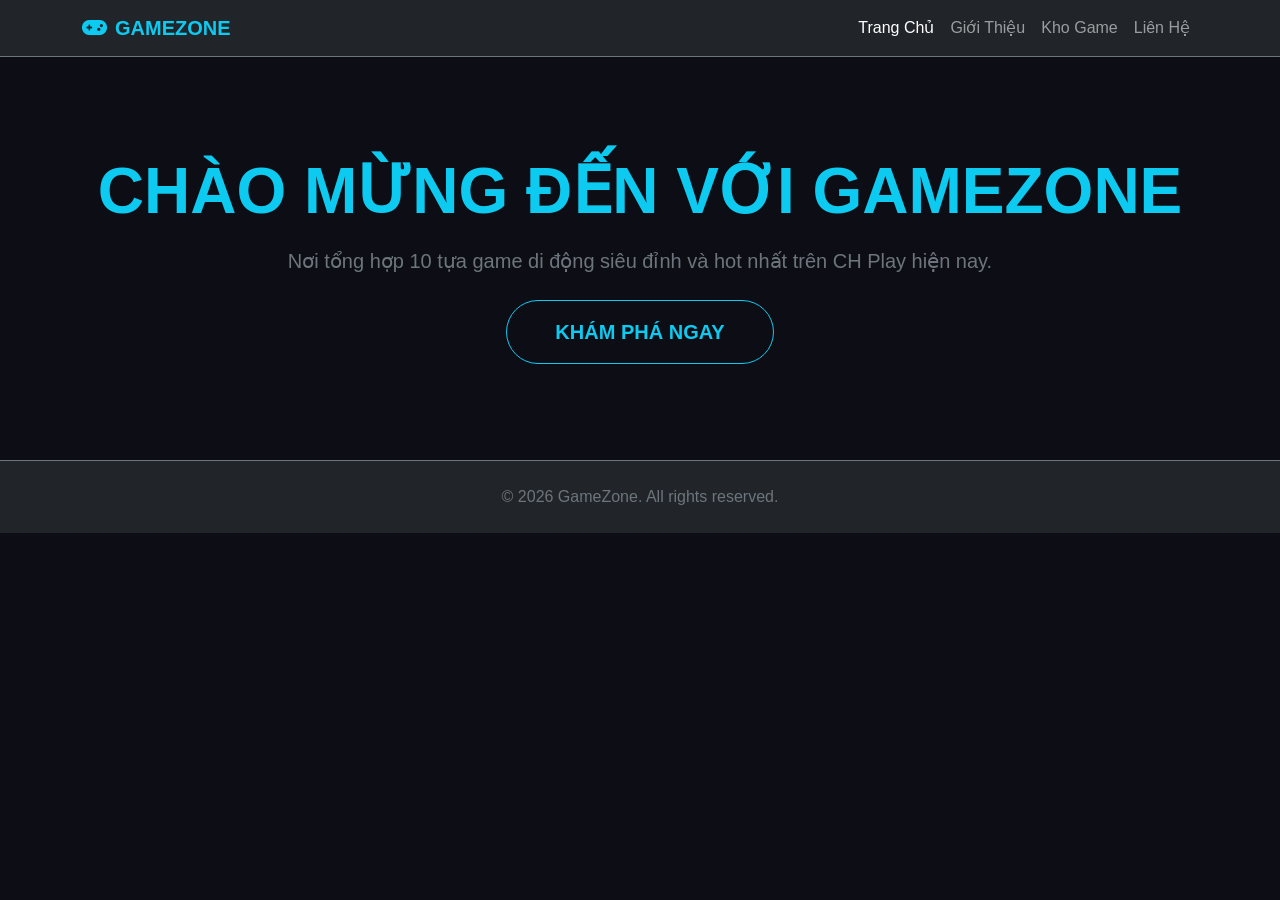
==== index.html @ bc7c5dc2 "update assets" ====
<!DOCTYPE html>
<html lang="vi">
<head>
    <meta charset="UTF-8">
    <meta name="viewport" content="width=device-width, initial-scale=1.0">
    <title>GameZone - Trang Chủ</title>
    <link href="https://cdn.jsdelivr.net/npm/bootstrap@5.3.2/dist/css/bootstrap.min.css" rel="stylesheet">
    <link rel="stylesheet" href="https://cdnjs.cloudflare.com/ajax/libs/font-awesome/6.4.2/css/all.min.css">
    <link rel="stylesheet" href="../css/style.css">
</head>
<body class="text-light">

    <nav class="navbar navbar-expand-lg navbar-dark bg-dark sticky-top border-bottom border-secondary">
        <div class="container">
            <a class="navbar-brand fw-bold text-info" href="index.html"><i class="fa-solid fa-gamepad me-2"></i>GAMEZONE</a>
            <button class="navbar-toggler" type="button" data-bs-toggle="collapse" data-bs-target="#navbarNav">
                <span class="navbar-toggler-icon"></span>
            </button>
            <div class="collapse navbar-collapse" id="navbarNav">
                <ul class="navbar-nav ms-auto">
                    <li class="nav-item"><a class="nav-link active" href="index.html">Trang Chủ</a></li>
                    <li class="nav-item"><a class="nav-link" href="html/gioi-thieu.html">Giới Thiệu</a></li>
                    <li class="nav-item"><a class="nav-link" href="html/san-pham.html">Kho Game</a></li>
                    <li class="nav-item"><a class="nav-link" href="html/lien-he.html">Liên Hệ</a></li>
                </ul>
            </div>
        </div>
    </nav>

    <header class="container text-center py-5 my-5">
        <h1 class="display-3 fw-bold text-info mb-3">CHÀO MỪNG ĐẾN VỚI GAMEZONE</h1>
        <p class="lead text-secondary mb-4">Nơi tổng hợp 10 tựa game di động siêu đỉnh và hot nhất trên CH Play hiện nay.</p>
        <a href="html/san-pham.html" class="btn btn-outline-info btn-lg px-5 py-3 fw-bold rounded-pill">KHÁM PHÁ NGAY</a>
    </header>

    <footer class="bg-dark text-center text-secondary py-4 mt-5 border-top border-secondary">
        <p class="mb-0">&copy; 2026 GameZone. All rights reserved.</p>
    </footer>

    <script src="https://cdn.jsdelivr.net/npm/bootstrap@5.3.2/dist/js/bootstrap.bundle.min.js"></script>
</body>
</html>
---- css/style.css ----
body {
    /* Đổi sang màu nền tối sâu hơn để làm nổi bật đèn neon */
    background-color: #0d0e15; 
    font-family: 'Segoe UI', Tahoma, Geneva, Verdana, sans-serif;
}

::-webkit-scrollbar {
    width: 8px;
}
::-webkit-scrollbar-track {
    background: #0d0e15;
}
::-webkit-scrollbar-thumb {
    /* Thanh cuộn màu tím chuyển neon khi di chuột */
    background: #2a2b3d;
    border-radius: 10px;
}
::-webkit-scrollbar-thumb:hover {
    background: #bd00ff; /* Tím Neon sáng rực */
}

/* Định dạng các thẻ Card game */
.game-card {
    background-color: #161925 !important; /* Nền card xám xanh đậm hiện đại */
    border: 1px solid #23273a !important;
    border-radius: 15px !important; /* Bo góc tròn hơn nhìn cao cấp hơn */
    overflow: hidden;
    transition: transform 0.4s cubic-bezier(0.175, 0.885, 0.32, 1.275), 
                box-shadow 0.3s ease, 
                border-color 0.3s ease;
}

/* Hiệu ứng Hover Card sinh động: Hơi nghiêng nhẹ, trồi lên và tỏa hào quang Tím Cyan */
.game-card:hover {
    transform: translateY(-8px) scale(1.02); 
    /* Đổ bóng kép (Dual Glow) kết hợp Tím và Xanh giúp card có chiều sâu */
    box-shadow: 0 10px 25px rgba(189, 0, 255, 0.25), 0 0 15px rgba(0, 240, 255, 0.15);
    border-color: #bd00ff !important; /* Viền chuyển sang Tím Neon */
}

/* Nút bấm hiệu ứng phát sáng chuyển màu (Gradient Glow) */
.glow-btn {
    background: linear-gradient(135deg, #00f0ff 0%, #7000ff 100%) !important;
    border: none !important;
    color: #ffffff !important;
    font-weight: 600;
    letter-spacing: 0.5px;
    transition: all 0.3s ease;
    box-shadow: 0 4px 15px rgba(112, 0, 255, 0.3);
}

/* Khi hover vào nút: Nút tỏa sáng rực rỡ và dịch chuyển màu */
.glow-btn:hover {
    transform: scale(1.05);
    background: linear-gradient(135deg, #7000ff 0%, #00f0ff 100%) !important; /* Đảo chiều màu */
    box-shadow: 0 0 20px rgba(0, 240, 255, 0.6) !important; /* Tỏa sáng mạnh */
}

/* Tùy chỉnh thêm cho các Badge (Nhãn thể loại game) thêm sinh động */
.badge.bg-info {
    background: linear-gradient(90deg, #ff007a, #9600ff) !important; /* Badge chuyển màu Hồng - Tím */
    color: #fff !important;
    padding: 6px 12px !important;
    border-radius: 6px !important;
}
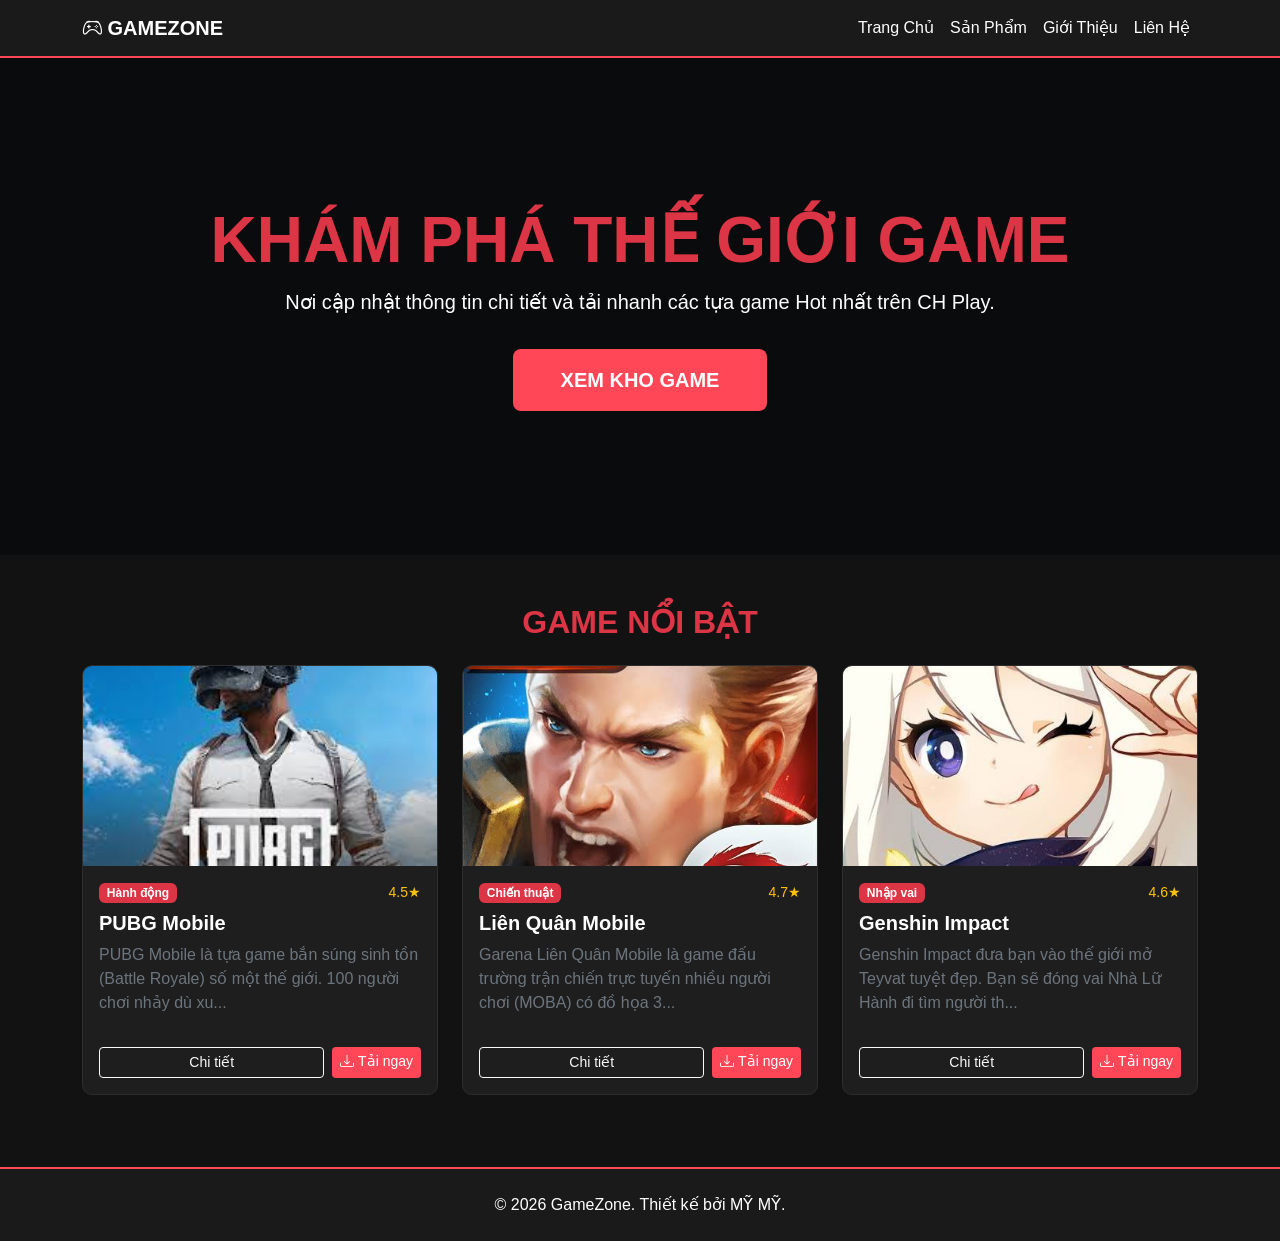
==== commit a9cf826b: "update all" ====
--- a/index.html
+++ b/index.html
@@ -3,40 +3,57 @@
 <head>
     <meta charset="UTF-8">
     <meta name="viewport" content="width=device-width, initial-scale=1.0">
-    <title>GameZone - Trang Chủ</title>
-    <link href="https://cdn.jsdelivr.net/npm/bootstrap@5.3.2/dist/css/bootstrap.min.css" rel="stylesheet">
-    <link rel="stylesheet" href="https://cdnjs.cloudflare.com/ajax/libs/font-awesome/6.4.2/css/all.min.css">
+    <title>GameZone - Thế Giới Game Đỉnh Cao</title>
+    <link href="https://cdn.jsdelivr.net/npm/bootstrap@5.3.0/dist/css/bootstrap.min.css" rel="stylesheet">
+    <link href="https://cdn.jsdelivr.net/npm/bootstrap-icons@1.10.0/font/bootstrap-icons.css" rel="stylesheet">
     <link rel="stylesheet" href="../css/style.css">
 </head>
-<body class="text-light">
+<body>
 
-    <nav class="navbar navbar-expand-lg navbar-dark bg-dark sticky-top border-bottom border-secondary">
+    <nav class="navbar navbar-expand-lg navbar-dark sticky-top">
         <div class="container">
-            <a class="navbar-brand fw-bold text-info" href="index.html"><i class="fa-solid fa-gamepad me-2"></i>GAMEZONE</a>
+            <a class="navbar-brand fw-bold text-danger" href="index.html"><i class="bi bi-controller"></i> GAMEZONE</a>
             <button class="navbar-toggler" type="button" data-bs-toggle="collapse" data-bs-target="#navbarNav">
                 <span class="navbar-toggler-icon"></span>
             </button>
             <div class="collapse navbar-collapse" id="navbarNav">
                 <ul class="navbar-nav ms-auto">
                     <li class="nav-item"><a class="nav-link active" href="index.html">Trang Chủ</a></li>
+                    <li class="nav-item"><a class="nav-link" href="html/san-pham.html">Sản Phẩm</a></li>
                     <li class="nav-item"><a class="nav-link" href="html/gioi-thieu.html">Giới Thiệu</a></li>
-                    <li class="nav-item"><a class="nav-link" href="html/san-pham.html">Kho Game</a></li>
                     <li class="nav-item"><a class="nav-link" href="html/lien-he.html">Liên Hệ</a></li>
                 </ul>
             </div>
         </div>
     </nav>
 
-    <header class="container text-center py-5 my-5">
-        <h1 class="display-3 fw-bold text-info mb-3">CHÀO MỪNG ĐẾN VỚI GAMEZONE</h1>
-        <p class="lead text-secondary mb-4">Nơi tổng hợp 10 tựa game di động siêu đỉnh và hot nhất trên CH Play hiện nay.</p>
-        <a href="html/san-pham.html" class="btn btn-outline-info btn-lg px-5 py-3 fw-bold rounded-pill">KHÁM PHÁ NGAY</a>
-    </header>
+    <div class="bg-dark text-white py-5 text-center position-relative" style="background-image: linear-gradient(rgba(0,0,0,0.7), rgba(0,0,0,0.7)), url('https://images.unsplash.com/photo-1538481199705-c710c4e965fc?auto=format&fit=crop&w=1200&q=80'); background-size: cover; background-position: center;">
+        <div class="container my-5 py-5">
+            <h1 class="display-3 fw-bold text-danger">KHÁM PHÁ THẾ GIỚI GAME</h1>
+            <p class="lead">Nơi cập nhật thông tin chi tiết và tải nhanh các tựa game Hot nhất trên CH Play.</p>
+            <a href="html/san-pham.html" class="btn btn-danger btn-lg mt-3 px-5 py-3 fw-bold">XEM KHO GAME</a>
+        </div>
+    </div>
 
-    <footer class="bg-dark text-center text-secondary py-4 mt-5 border-top border-secondary">
-        <p class="mb-0">&copy; 2026 GameZone. All rights reserved.</p>
+    <div class="container my-5">
+        <h2 class="text-center mb-4 fw-bold text-uppercase text-danger">Game Nổi Bật</h2>
+        <div class="row" id="featured-games-list">
+        </div>
+    </div>
+
+    <footer class="text-white text-center py-4 mt-5">
+        <div class="container">
+            <p class="mb-0">© 2026 GameZone. Thiết kế bởi MỸ MỸ.</p>
+        </div>
     </footer>
 
-    <script src="https://cdn.jsdelivr.net/npm/bootstrap@5.3.2/dist/js/bootstrap.bundle.min.js"></script>
+    <script src="https://cdn.jsdelivr.net/npm/bootstrap@5.3.0/dist/js/bootstrap.bundle.min.js"></script>
+    <script src="../js/script.js"></script>
+    <script>
+        const featuredContainer = document.getElementById('featured-games-list');
+        for (let i = 0; i < 3; i++) {
+            featuredContainer.innerHTML += createGameCard(gamesData[i], "");
+        }
+    </script>
 </body>
 </html>
--- a/css/style.css
+++ b/css/style.css
@@ -1,65 +1,55 @@
 body {
-    /* Đổi sang màu nền tối sâu hơn để làm nổi bật đèn neon */
-    background-color: #0d0e15; 
+    background-color: #121212;
+    color: #ffffff;
     font-family: 'Segoe UI', Tahoma, Geneva, Verdana, sans-serif;
 }
 
-::-webkit-scrollbar {
-    width: 8px;
-}
-::-webkit-scrollbar-track {
-    background: #0d0e15;
-}
-::-webkit-scrollbar-thumb {
-    /* Thanh cuộn màu tím chuyển neon khi di chuột */
-    background: #2a2b3d;
-    border-radius: 10px;
-}
-::-webkit-scrollbar-thumb:hover {
-    background: #bd00ff; /* Tím Neon sáng rực */
+
+.navbar {
+    background-color: #1a1a1a !important;
+    border-bottom: 2px solid #ff4757;
 }
 
-/* Định dạng các thẻ Card game */
-.game-card {
-    background-color: #161925 !important; /* Nền card xám xanh đậm hiện đại */
-    border: 1px solid #23273a !important;
-    border-radius: 15px !important; /* Bo góc tròn hơn nhìn cao cấp hơn */
-    overflow: hidden;
-    transition: transform 0.4s cubic-bezier(0.175, 0.885, 0.32, 1.275), 
-                box-shadow 0.3s ease, 
-                border-color 0.3s ease;
+.navbar-brand, .nav-link {
+    color: #ffffff !important;
 }
 
-/* Hiệu ứng Hover Card sinh động: Hơi nghiêng nhẹ, trồi lên và tỏa hào quang Tím Cyan */
-.game-card:hover {
-    transform: translateY(-8px) scale(1.02); 
-    /* Đổ bóng kép (Dual Glow) kết hợp Tím và Xanh giúp card có chiều sâu */
-    box-shadow: 0 10px 25px rgba(189, 0, 255, 0.25), 0 0 15px rgba(0, 240, 255, 0.15);
-    border-color: #bd00ff !important; /* Viền chuyển sang Tím Neon */
+.nav-link:hover {
+    color: #ff4757 !important;
 }
 
-/* Nút bấm hiệu ứng phát sáng chuyển màu (Gradient Glow) */
-.glow-btn {
-    background: linear-gradient(135deg, #00f0ff 0%, #7000ff 100%) !important;
-    border: none !important;
-    color: #ffffff !important;
-    font-weight: 600;
-    letter-spacing: 0.5px;
-    transition: all 0.3s ease;
-    box-shadow: 0 4px 15px rgba(112, 0, 255, 0.3);
+/* Card Game */
+.game-card {
+    background-color: #1e1e1e;
+    border: 1px solid #2d2d2d;
+    border-radius: 10px;
+    overflow: hidden;
+    transition: transform 0.3s ease, box-shadow 0.3s ease;
 }
 
-/* Khi hover vào nút: Nút tỏa sáng rực rỡ và dịch chuyển màu */
-.glow-btn:hover {
-    transform: scale(1.05);
-    background: linear-gradient(135deg, #7000ff 0%, #00f0ff 100%) !important; /* Đảo chiều màu */
-    box-shadow: 0 0 20px rgba(0, 240, 255, 0.6) !important; /* Tỏa sáng mạnh */
+.game-card:hover {
+    transform: translateY(-8px);
+    box-shadow: 0 10px 20px rgba(255, 71, 87, 0.3);
+    border-color: #ff4757;
 }
 
-/* Tùy chỉnh thêm cho các Badge (Nhãn thể loại game) thêm sinh động */
-.badge.bg-info {
-    background: linear-gradient(90deg, #ff007a, #9600ff) !important; /* Badge chuyển màu Hồng - Tím */
-    color: #fff !important;
-    padding: 6px 12px !important;
-    border-radius: 6px !important;
+.game-card img {
+    height: 200px;
+    object-fit: cover;
+}
+
+/* Footer */
+footer {
+    background-color: #1a1a1a;
+    border-top: 2px solid #ff4757;
+}
+
+/* Nút bấm nổi bật */
+.btn-danger {
+    background-color: #ff4757;
+    border: none;
+}
+
+.btn-danger:hover {
+    background-color: #ff6b81;
 }
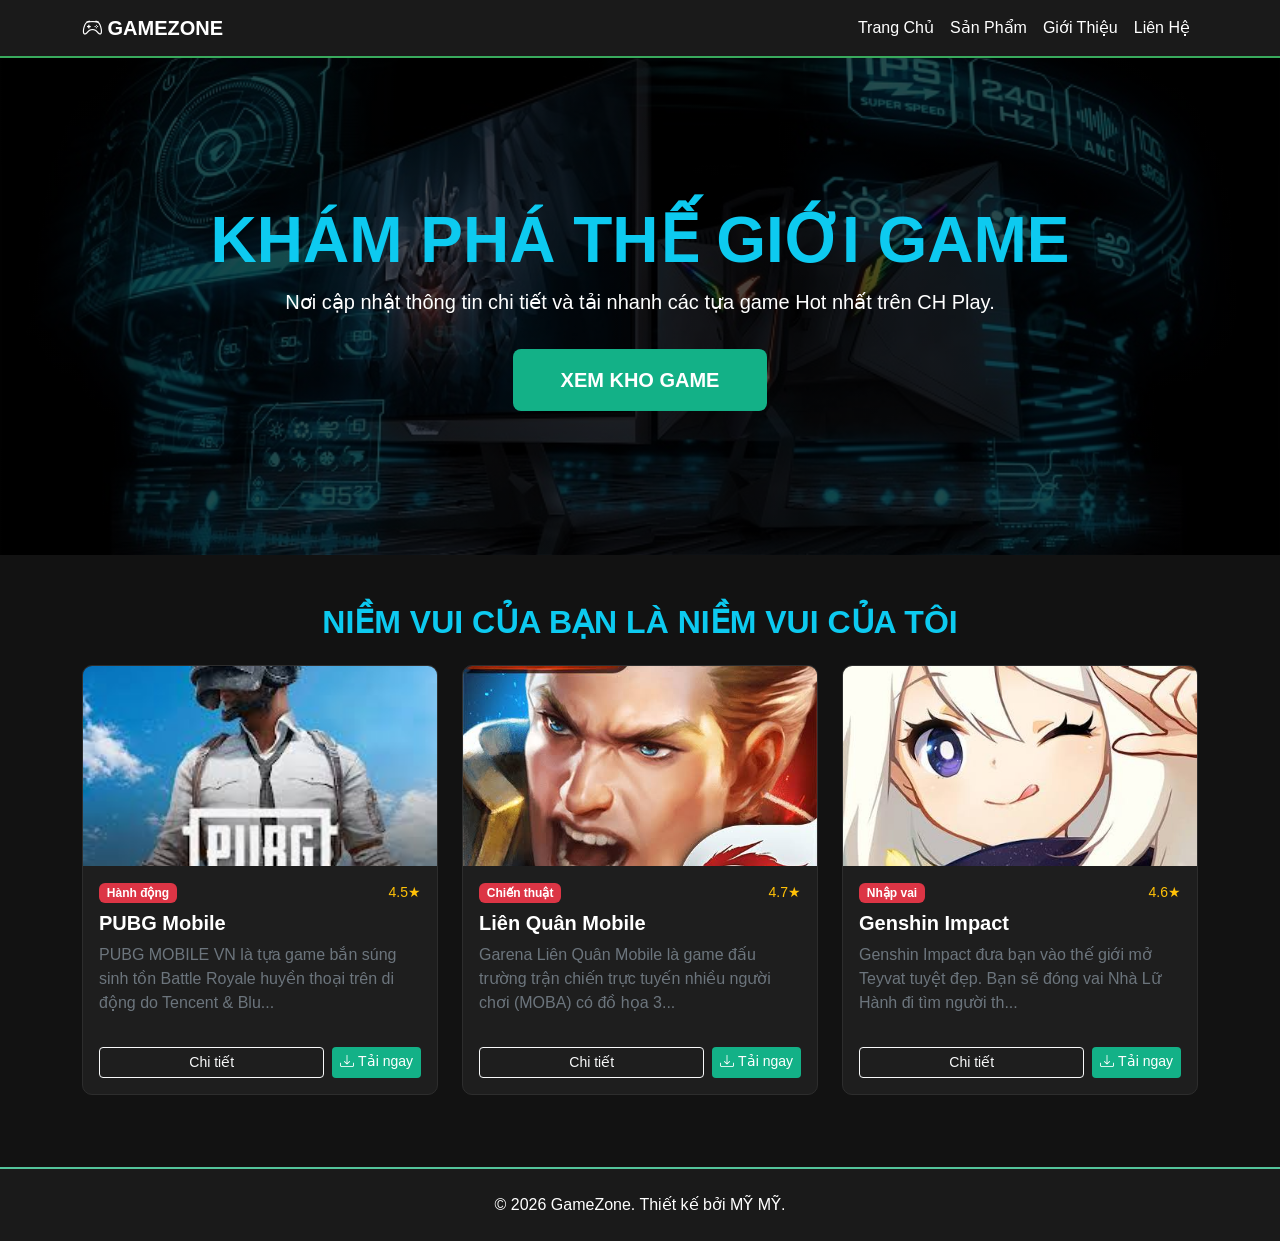
==== commit 456d87d1: "update all" ====
--- a/index.html
+++ b/index.html
@@ -6,7 +6,7 @@
     <title>GameZone - Thế Giới Game Đỉnh Cao</title>
     <link href="https://cdn.jsdelivr.net/npm/bootstrap@5.3.0/dist/css/bootstrap.min.css" rel="stylesheet">
     <link href="https://cdn.jsdelivr.net/npm/bootstrap-icons@1.10.0/font/bootstrap-icons.css" rel="stylesheet">
-    <link rel="stylesheet" href="../css/style.css">
+    <link rel="stylesheet" href="css/style.css">
 </head>
 <body>
 
@@ -27,16 +27,16 @@
         </div>
     </nav>
 
-    <div class="bg-dark text-white py-5 text-center position-relative" style="background-image: linear-gradient(rgba(0,0,0,0.7), rgba(0,0,0,0.7)), url('https://images.unsplash.com/photo-1538481199705-c710c4e965fc?auto=format&fit=crop&w=1200&q=80'); background-size: cover; background-position: center;">
+    <div class="bg-dark text-white py-5 text-center position-relative" style="background-image: linear-gradient(rgba(0,0,0,0.7), rgba(0,0,0,0.7)), url('assets/logo1.jpg'); background-size: cover; background-position: center;">
         <div class="container my-5 py-5">
-            <h1 class="display-3 fw-bold text-danger">KHÁM PHÁ THẾ GIỚI GAME</h1>
+            <h1 class="display-3 fw-bold text-info">KHÁM PHÁ THẾ GIỚI GAME</h1>
             <p class="lead">Nơi cập nhật thông tin chi tiết và tải nhanh các tựa game Hot nhất trên CH Play.</p>
             <a href="html/san-pham.html" class="btn btn-danger btn-lg mt-3 px-5 py-3 fw-bold">XEM KHO GAME</a>
         </div>
     </div>
 
     <div class="container my-5">
-        <h2 class="text-center mb-4 fw-bold text-uppercase text-danger">Game Nổi Bật</h2>
+        <h2 class="text-center mb-4 fw-bold text-uppercase text-info">Niềm Vui Của Bạn Là Niềm Vui Của Tôi</h2>
         <div class="row" id="featured-games-list">
         </div>
     </div>
--- a/css/style.css
+++ b/css/style.css
@@ -7,7 +7,7 @@
 
 .navbar {
     background-color: #1a1a1a !important;
-    border-bottom: 2px solid #ff4757;
+    border-bottom: 2px solid #39aa5d;
 }
 
 .navbar-brand, .nav-link {
@@ -15,7 +15,7 @@
 }
 
 .nav-link:hover {
-    color: #ff4757 !important;
+    color: #adebad !important;
 }
 
 /* Card Game */
@@ -29,8 +29,8 @@
 
 .game-card:hover {
     transform: translateY(-8px);
-    box-shadow: 0 10px 20px rgba(255, 71, 87, 0.3);
-    border-color: #ff4757;
+    box-shadow: 0 10px 20px rgba(36, 222, 147, 0.3);
+    border-color: #08c56a;
 }
 
 .game-card img {
@@ -41,15 +41,15 @@
 /* Footer */
 footer {
     background-color: #1a1a1a;
-    border-top: 2px solid #ff4757;
+    border-top: 2px solid #54c49b;
 }
 
 /* Nút bấm nổi bật */
 .btn-danger {
-    background-color: #ff4757;
+    background-color: #13b187;
     border: none;
 }
 
 .btn-danger:hover {
-    background-color: #ff6b81;
+    background-color: #adadeb;
 }
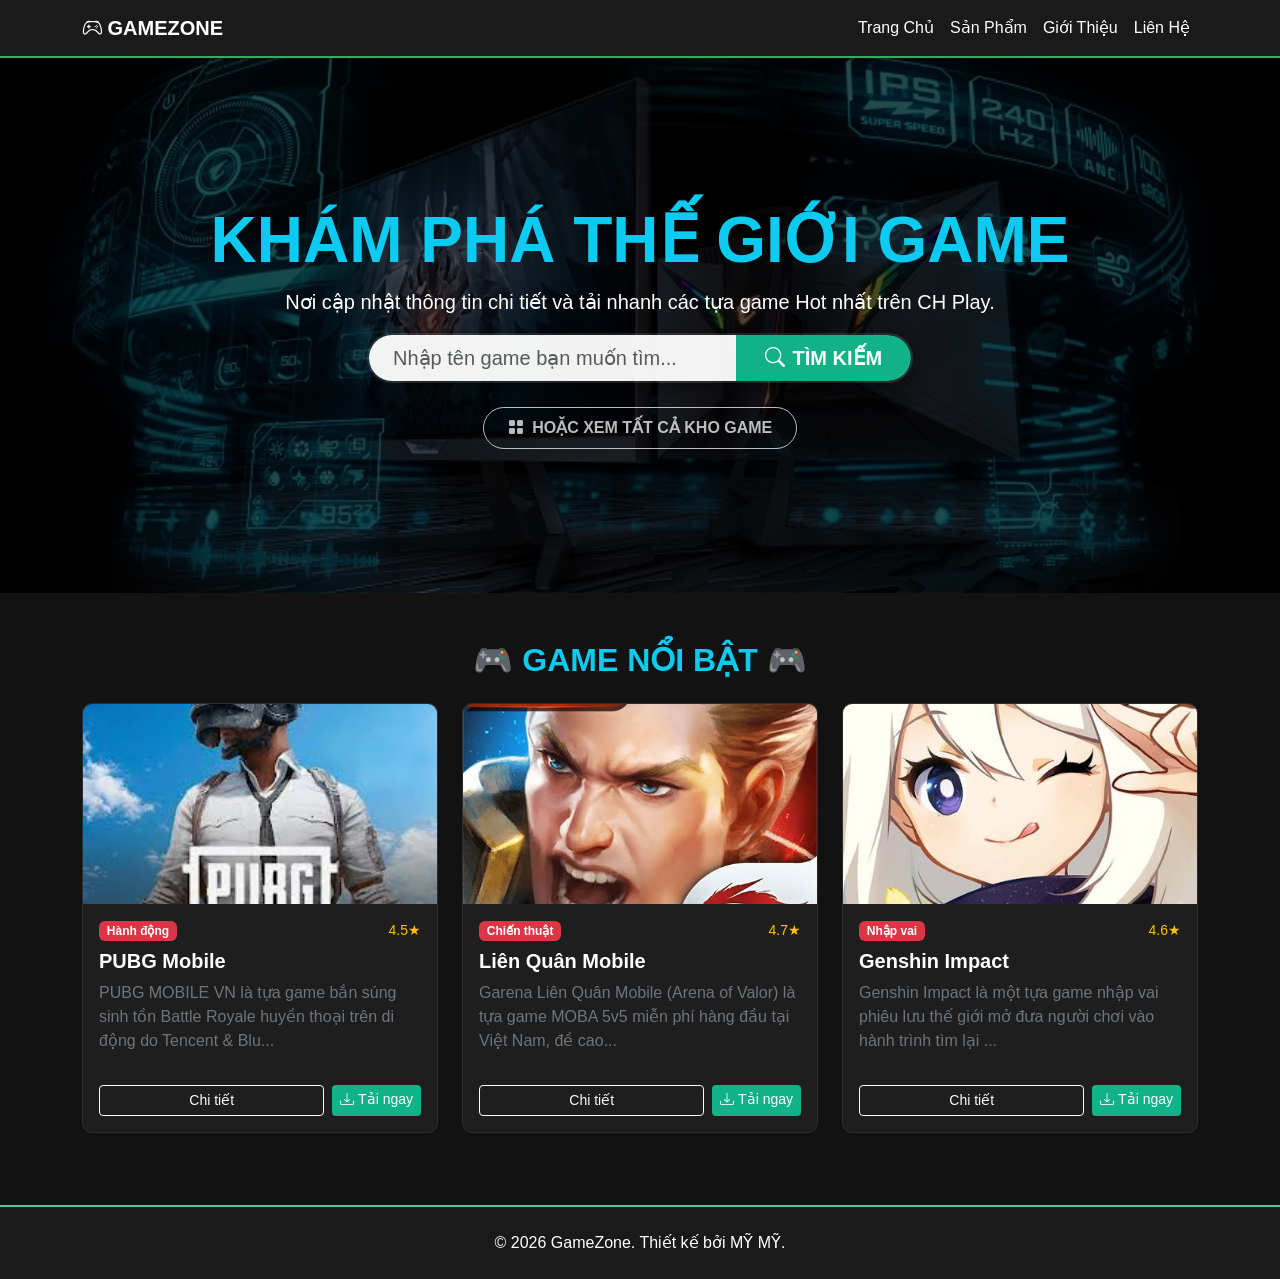
==== commit 99ea05b3: "update all" ====
--- a/index.html
+++ b/index.html
@@ -31,12 +31,25 @@
         <div class="container my-5 py-5">
             <h1 class="display-3 fw-bold text-info">KHÁM PHÁ THẾ GIỚI GAME</h1>
             <p class="lead">Nơi cập nhật thông tin chi tiết và tải nhanh các tựa game Hot nhất trên CH Play.</p>
-            <a href="html/san-pham.html" class="btn btn-danger btn-lg mt-3 px-5 py-3 fw-bold">XEM KHO GAME</a>
+        <div class="row justify-content-center mb-4">
+                <div class="col-11 col-md-8 col-lg-6">
+                    <form action="html/san-pham.html" method="GET" class="input-group input-group-lg search-box-custom">
+                        <input type="text" name="search" class="form-control" placeholder="Nhập tên game bạn muốn tìm..." aria-label="Tìm kiếm game">
+                        <button class="btn btn-danger fw-bold d-flex align-items-center gap-2" type="submit">
+                            <i class="bi bi-search"></i> <span class="d-none d-sm-inline">TÌM KIẾM</span>
+                        </button>
+                    </form>
+                </div>
+            </div>
+
+            <a href="html/san-pham.html" class="btn btn-outline-light rounded-pill px-4 py-2 fw-bold opacity-75 fs-6">
+                <i class="bi bi-grid-fill me-1"></i> HOẶC XEM TẤT CẢ KHO GAME
+            </a>
         </div>
     </div>
 
     <div class="container my-5">
-        <h2 class="text-center mb-4 fw-bold text-uppercase text-info">Niềm Vui Của Bạn Là Niềm Vui Của Tôi</h2>
+        <h2 class="text-center mb-4 fw-bold text-uppercase text-info">&#127918 GAME NỔI BẬT &#127918</h2>
         <div class="row" id="featured-games-list">
         </div>
     </div>
--- a/css/style.css
+++ b/css/style.css
@@ -52,4 +52,27 @@
 
 .btn-danger:hover {
     background-color: #adadeb;
+}
+.search-box-custom {
+    border-radius: 50px;
+    overflow: hidden;
+    box-shadow: 0 8px 20px rgba(0, 0, 0, 0.4);
+    border: 2px solid rgba(255, 255, 255, 0.1);
+}
+
+.search-box-custom .form-control {
+    border: none;
+    padding-left: 1.5rem;
+    background-color: rgba(255, 255, 255, 0.95);
+}
+
+.search-box-custom .form-control:focus {
+    box-shadow: none;
+    background-color: #ffffff;
+}
+
+.search-box-custom .btn {
+    border-radius: 0 50px 50px 0;
+    padding-left: 1.8rem;
+    padding-right: 1.8rem;
 }
